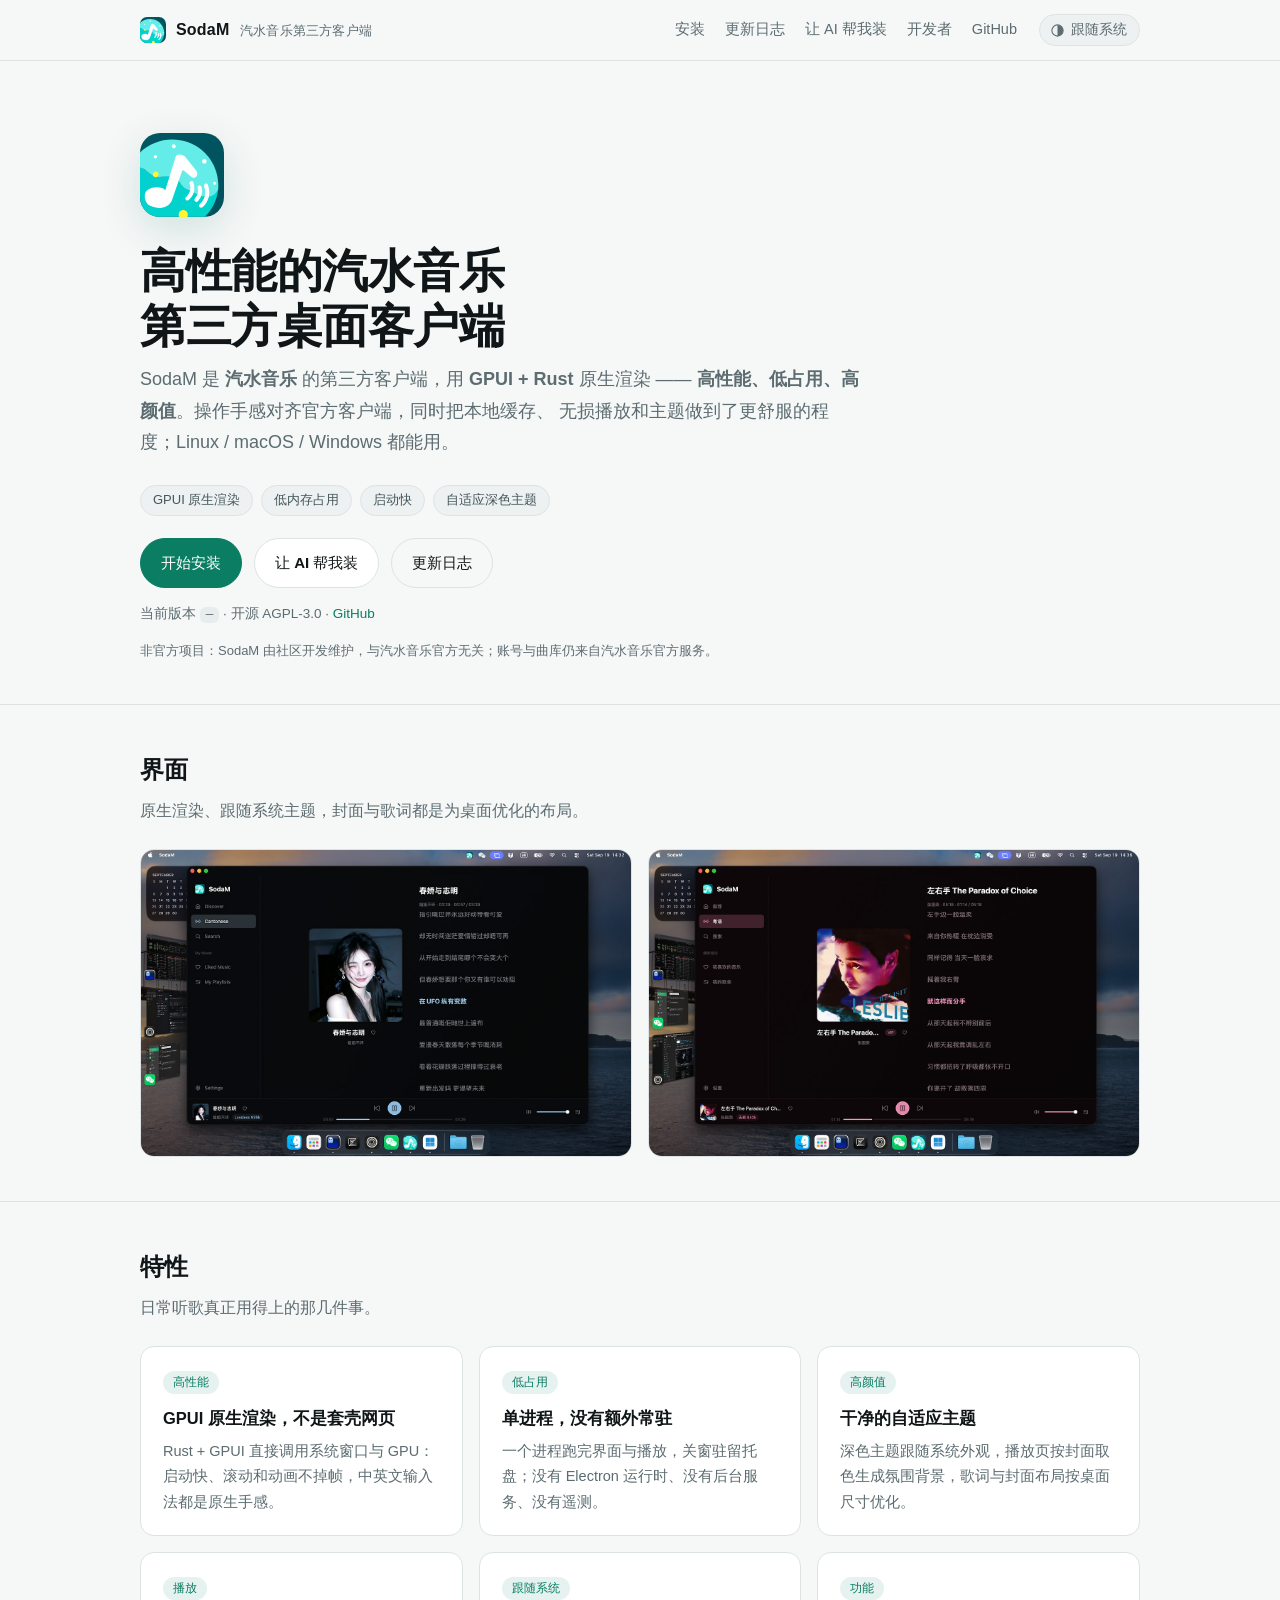
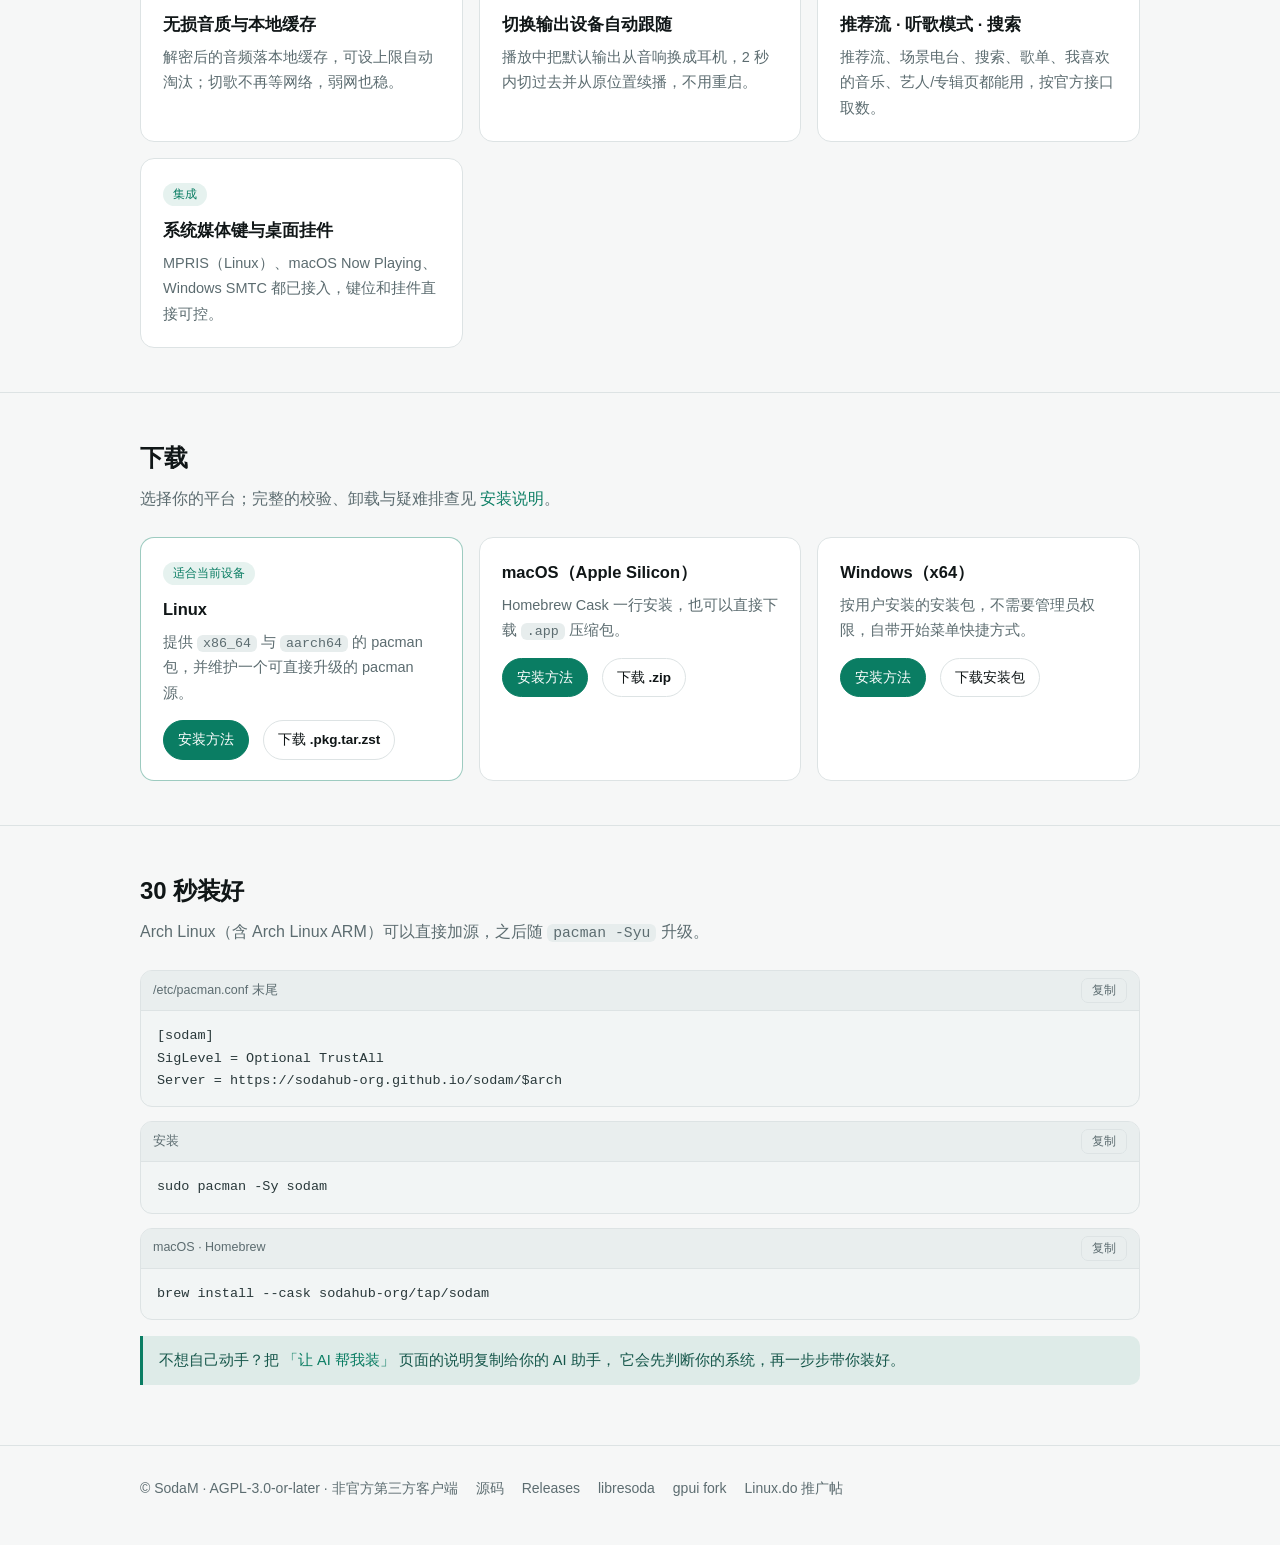
==== website/index.html @ 53133d0f "chore: 合并上游 v0.3.7，桌面歌词接入新日志与标题栏 - 合并 upstream/main（v0.2.8 → v0.3.7，84 个提交） - 桌面歌词 D-Bus 接口的失败分支改走 l" ====
<!doctype html>
<html lang="zh-CN">
<head>
<meta charset="utf-8">
<meta name="viewport" content="width=device-width, initial-scale=1">
<title>SodaM — 高性能的汽水音乐第三方桌面客户端</title>
<meta name="description" content="SodaM 是开源的汽水音乐第三方桌面客户端，基于 GPUI + Rust 原生渲染：高性能、低占用、界面干净，支持 Linux、macOS 与 Windows。">
<meta name="theme-color" content="#0d0f10">
<meta name="format-detection" content="telephone=no">
<link rel="icon" href="assets/logo.svg">
<link rel="stylesheet" href="assets/style.css">
<!-- 主题初始化必须放在 <head> 里同步执行：首屏绘制前把 data-theme 落到 <html> 上，避免闪白/闪黑 -->
<script src="assets/theme.js"></script>
<meta property="og:type" content="website">
<meta property="og:title" content="SodaM — 高性能的汽水音乐第三方桌面客户端">
<meta property="og:description" content="汽水音乐的第三方桌面客户端，GPUI + Rust 原生渲染：高性能、低占用、高颜值。">
<meta property="og:image" content="assets/shot-1.jpg">
<meta name="twitter:card" content="summary_large_image">
</head>
<body>

<header>
  <div class="wrap nav">
    <a class="brand" href="index.html">
      <img src="assets/logo.svg" alt="SodaM">
      <span>SodaM <small>汽水音乐第三方客户端</small></span>
    </a>
    <nav>
      <a href="install.html">安装</a>
      <a href="changelog.html">更新日志</a>
      <a href="llm.html">让 AI 帮我装</a>
      <a href="developers.html">开发者</a>
      <a href="https://github.com/sodahub-org/sodam">GitHub</a>
    </nav>
  </div>
</header>

<main>
  <div class="wrap hero">
    <img class="logo-big" src="assets/logo.svg" alt="SodaM logo">
    <h1>高性能的汽水音乐<br>第三方桌面客户端</h1>
    <p class="lead">
      SodaM 是 <strong>汽水音乐</strong> 的第三方客户端，用 <strong>GPUI + Rust</strong> 原生渲染 ——
      <strong>高性能、低占用、高颜值</strong>。操作手感对齐官方客户端，同时把本地缓存、
      无损播放和主题做到了更舒服的程度；Linux / macOS / Windows 都能用。
    </p>
    <p class="chips">
      <span>GPUI 原生渲染</span><span>低内存占用</span><span>启动快</span><span>自适应深色主题</span>
    </p>
    <div class="cta">
      <a class="btn primary" href="install.html">开始安装</a>
      <a class="btn" href="llm.html">让 AI 帮我装</a>
      <a class="btn ghost" href="changelog.html">更新日志</a>
    </div>
    <p class="meta">
      当前版本 <code data-version>—</code> ·
      开源 AGPL-3.0 · <a href="https://github.com/sodahub-org/sodam">GitHub</a>
    </p>
    <p class="meta subtle">
      非官方项目：SodaM 由社区开发维护，与汽水音乐官方无关；账号与曲库仍来自汽水音乐官方服务。
    </p>
  </div>

  <section>
    <div class="wrap">
      <h2>界面</h2>
      <p class="sub">原生渲染、跟随系统主题，封面与歌词都是为桌面优化的布局。</p>
      <div class="shots">
        <img src="assets/shot-1.jpg" alt="SodaM 主界面">
        <img src="assets/shot-2.jpg" alt="SodaM 播放与歌词界面">
      </div>
    </div>
  </section>

  <section>
    <div class="wrap">
      <h2>特性</h2>
      <p class="sub">日常听歌真正用得上的那几件事。</p>
      <div class="grid">
        <div class="card">
          <span class="tag">高性能</span>
          <h3>GPUI 原生渲染，不是套壳网页</h3>
          <p>Rust + GPUI 直接调用系统窗口与 GPU：启动快、滚动和动画不掉帧，中英文输入法都是原生手感。</p>
        </div>
        <div class="card">
          <span class="tag">低占用</span>
          <h3>单进程，没有额外常驻</h3>
          <p>一个进程跑完界面与播放，关窗驻留托盘；没有 Electron 运行时、没有后台服务、没有遥测。</p>
        </div>
        <div class="card">
          <span class="tag">高颜值</span>
          <h3>干净的自适应主题</h3>
          <p>深色主题跟随系统外观，播放页按封面取色生成氛围背景，歌词与封面布局按桌面尺寸优化。</p>
        </div>
        <div class="card">
          <span class="tag">播放</span>
          <h3>无损音质与本地缓存</h3>
          <p>解密后的音频落本地缓存，可设上限自动淘汰；切歌不再等网络，弱网也稳。</p>
        </div>
        <div class="card">
          <span class="tag">跟随系统</span>
          <h3>切换输出设备自动跟随</h3>
          <p>播放中把默认输出从音响换成耳机，2 秒内切过去并从原位置续播，不用重启。</p>
        </div>
        <div class="card">
          <span class="tag">功能</span>
          <h3>推荐流 · 听歌模式 · 搜索</h3>
          <p>推荐流、场景电台、搜索、歌单、我喜欢的音乐、艺人/专辑页都能用，按官方接口取数。</p>
        </div>
        <div class="card">
          <span class="tag">集成</span>
          <h3>系统媒体键与桌面挂件</h3>
          <p>MPRIS（Linux）、macOS Now Playing、Windows SMTC 都已接入，键位和挂件直接可控。</p>
        </div>
      </div>
    </div>
  </section>

  <section id="download">
    <div class="wrap">
      <h2>下载</h2>
      <p class="sub">选择你的平台；完整的校验、卸载与疑难排查见 <a href="install.html">安装说明</a>。</p>
      <div class="grid">

        <div class="card" data-platform="linux">
          <h3>Linux</h3>
          <p>提供 <code>x86_64</code> 与 <code>aarch64</code> 的 pacman 包，并维护一个可直接升级的 pacman 源。</p>
          <div class="links">
            <a class="btn small primary" href="install.html#linux">安装方法</a>
            <a class="btn small ghost" data-download="linux" href="https://github.com/sodahub-org/sodam/releases/latest">下载 .pkg.tar.zst</a>
          </div>
        </div>

        <div class="card" data-platform="macos">
          <h3>macOS（Apple Silicon）</h3>
          <p>Homebrew Cask 一行安装，也可以直接下载 <code>.app</code> 压缩包。</p>
          <div class="links">
            <a class="btn small primary" href="install.html#macos">安装方法</a>
            <a class="btn small ghost" data-download="macos" href="https://github.com/sodahub-org/sodam/releases/latest">下载 .zip</a>
          </div>
        </div>

        <div class="card" data-platform="windows">
          <h3>Windows（x64）</h3>
          <p>按用户安装的安装包，不需要管理员权限，自带开始菜单快捷方式。</p>
          <div class="links">
            <a class="btn small primary" href="install.html#windows">安装方法</a>
            <a class="btn small ghost" data-download="windows" href="https://github.com/sodahub-org/sodam/releases/latest">下载安装包</a>
          </div>
        </div>

      </div>
    </div>
  </section>

  <section>
    <div class="wrap">
      <h2>30 秒装好</h2>
      <p class="sub">Arch Linux（含 Arch Linux ARM）可以直接加源，之后随 <code>pacman -Syu</code> 升级。</p>

      <div class="code">
        <header><span>/etc/pacman.conf 末尾</span><button class="copy" data-copy="self">复制</button></header>
        <pre>[sodam]
SigLevel = Optional TrustAll
Server = https://sodahub-org.github.io/sodam/$arch</pre>
      </div>

      <div class="code">
        <header><span>安装</span><button class="copy" data-copy="self">复制</button></header>
        <pre>sudo pacman -Sy sodam</pre>
      </div>

      <div class="code">
        <header><span>macOS · Homebrew</span><button class="copy" data-copy="self">复制</button></header>
        <pre>brew install --cask sodahub-org/tap/sodam</pre>
      </div>

      <div class="note">
        不想自己动手？把 <a href="llm.html">「让 AI 帮我装」</a> 页面的说明复制给你的 AI 助手，
        它会先判断你的系统，再一步步带你装好。
      </div>
    </div>
  </section>
</main>

<footer>
  <div class="wrap row">
    <span>© SodaM · AGPL-3.0-or-later · 非官方第三方客户端</span>
    <a href="https://github.com/sodahub-org/sodam">源码</a>
    <a href="https://github.com/sodahub-org/sodam/releases">Releases</a>
    <a href="https://github.com/sodahub-org/libresoda">libresoda</a>
    <a href="https://github.com/sodahub-org/gpui">gpui fork</a>
    <a href="https://linux.do/t/topic/2921819">Linux.do 推广帖</a>
  </div>
</footer>

<script src="assets/app.js"></script>
</body>
</html>
---- website/assets/style.css ----
/* ---------------- 主题变量 ----------------
   深色是基准，浅色由 <html data-theme="light"> 打开。
   「跟随系统」时 assets/theme.js 会在首屏绘制前把系统外观解析成 light/dark
   写回 data-theme，所以这里只有一份浅色调色板，不需要再写一层 prefers-color-scheme。 */
:root {
  --bg: #0d0f10;
  --bg-soft: #14181a;
  --card: #171c1e;
  --border: #242b2e;
  --border-hover: #374044;
  --header-bg: rgba(13, 15, 16, 0.82);
  --text: #e8edee;
  --text-soft: #c7d2d5;
  --muted: #9aa7ab;
  --subtle: #7d8a8e;
  --chip-text: #b8c7ca;
  --accent: #2fd0a6;
  --accent-hover: #46dfb6;
  --accent-soft: rgba(47, 208, 166, 0.12);
  --accent-border: rgba(47, 208, 166, 0.45);
  --logo-shadow: 0 12px 40px rgba(47, 208, 166, 0.18);
  --on-accent: #05211a;
  --warn: #f0b429;
  --warn-soft: rgba(240, 180, 41, 0.1);
  --warn-text: #f2dfb4;
  --code-bg: #0a0c0d;
  --code-head: #101516;
  --code-text: #d6e2e4;
  --inline-code-bg: #1b2224;
  --note-text: #cfe9e1;
  --radius: 14px;
  color-scheme: dark;
}

:root[data-theme="light"] {
  --bg: #f6f7f7;
  --bg-soft: #eef1f1;
  --card: #ffffff;
  --border: #dde3e4;
  --border-hover: #c3cfcf;
  --header-bg: rgba(246, 247, 247, 0.86);
  --text: #101617;
  --text-soft: #38484c;
  --muted: #5c6c70;
  --subtle: #5f6d72;
  --chip-text: #43565b;
  --accent: #0a7d63;
  --accent-hover: #086a54;
  --accent-soft: rgba(10, 125, 99, 0.1);
  --accent-border: rgba(10, 125, 99, 0.4);
  --logo-shadow: 0 12px 40px rgba(10, 125, 99, 0.16);
  --on-accent: #ffffff;
  --warn: #96650a;
  --warn-soft: rgba(196, 132, 16, 0.12);
  --warn-text: #7a5206;
  --code-bg: #f2f5f5;
  --code-head: #e9eeee;
  --code-text: #29383a;
  --inline-code-bg: #e7eded;
  --note-text: #15564a;
  color-scheme: light;
}

* { box-sizing: border-box; }

html { scroll-behavior: smooth; }

body {
  margin: 0;
  background: var(--bg);
  color: var(--text);
  font: 16px/1.75 -apple-system, BlinkMacSystemFont, "Segoe UI", "PingFang SC",
    "Hiragino Sans GB", "Microsoft YaHei", "Noto Sans CJK SC", sans-serif;
  -webkit-font-smoothing: antialiased;
  /* 切换主题时别硬闪：只给大面积底色做过渡，正文不动 */
  transition: background-color 0.18s ease, color 0.18s ease;
}

a { color: var(--accent); text-decoration: none; }
a:hover { text-decoration: underline; }

.wrap { max-width: 1040px; margin: 0 auto; padding: 0 20px; }

/* 导航 */
header {
  position: sticky;
  top: 0;
  z-index: 10;
  backdrop-filter: blur(12px);
  background: var(--header-bg);
  border-bottom: 1px solid var(--border);
}

.nav {
  display: flex;
  align-items: center;
  gap: 22px;
  height: 60px;
}

.brand {
  display: flex;
  align-items: center;
  gap: 10px;
  font-weight: 650;
  color: var(--text);
  letter-spacing: 0.2px;
}
.brand img { width: 26px; height: 26px; border-radius: 7px; }
.brand span small { color: var(--muted); font-weight: 400; margin-left: 6px; }

.nav nav { margin-left: auto; display: flex; gap: 20px; flex-wrap: wrap; }
.nav nav a { color: var(--muted); font-size: 14.5px; }
.nav nav a:hover, .nav nav a[aria-current="page"] { color: var(--text); text-decoration: none; }

/* 主题切换：图标 + 文案，点击在「跟随系统 → 浅色 → 深色」之间循环 */
.theme-toggle {
  flex: 0 0 auto;
  display: inline-flex;
  align-items: center;
  gap: 6px;
  padding: 5px 12px 5px 10px;
  border: 1px solid var(--border);
  border-radius: 999px;
  background: var(--bg-soft);
  color: var(--muted);
  font: inherit;
  font-size: 13.5px;
  line-height: 1.45;
  cursor: pointer;
  transition: color 0.12s ease, border-color 0.12s ease, background 0.12s ease;
}
.theme-toggle:hover { color: var(--text); border-color: var(--border-hover); }
.theme-toggle:focus-visible { outline: 2px solid var(--accent); outline-offset: 2px; }
.theme-toggle svg { width: 15px; height: 15px; display: block; }
.theme-toggle-label { white-space: nowrap; }

/* 首屏 */
.hero { padding-top: 72px; padding-bottom: 28px; }
.hero h1 {
  font-size: clamp(30px, 5vw, 46px);
  line-height: 1.2;
  margin: 18px 0 10px;
  letter-spacing: -0.5px;
}
.hero p.lead { color: var(--muted); font-size: 18px; max-width: 40em; margin: 0 0 26px; }
.hero .logo-big { width: 84px; height: 84px; border-radius: 20px; box-shadow: var(--logo-shadow); }

.cta { display: flex; gap: 12px; flex-wrap: wrap; margin-bottom: 8px; }

.btn {
  display: inline-flex;
  align-items: center;
  gap: 8px;
  padding: 11px 20px;
  border-radius: 999px;
  border: 1px solid var(--border);
  background: var(--card);
  color: var(--text);
  font-size: 15px;
  font-weight: 550;
  cursor: pointer;
  transition: transform 0.12s ease, border-color 0.12s ease, background 0.12s ease;
}
.btn:hover { text-decoration: none; transform: translateY(-1px); border-color: var(--border-hover); }
.btn.primary { background: var(--accent); border-color: var(--accent); color: var(--on-accent); }
.btn.primary:hover { background: var(--accent-hover); }
.btn.ghost { background: transparent; }
.btn.small { padding: 7px 14px; font-size: 13.5px; }

.meta { color: var(--muted); font-size: 13.5px; margin-top: 14px; }
.meta code { font-size: 12.5px; }

/* 卡片与分节 */
section { padding: 44px 0; border-top: 1px solid var(--border); }
section h2 { font-size: 24px; margin: 0 0 6px; letter-spacing: -0.2px; }
section p.sub { color: var(--muted); margin: 0 0 24px; }

.grid { display: grid; gap: 16px; grid-template-columns: repeat(auto-fit, minmax(min(100%, 260px), 1fr)); }

.card {
  background: var(--card);
  border: 1px solid var(--border);
  border-radius: var(--radius);
  padding: 20px 22px;
}
.card h3 { margin: 0 0 6px; font-size: 16.5px; }
.card p { color: var(--muted); margin: 0; font-size: 14.5px; }
.card .tag {
  display: inline-block;
  font-size: 12px;
  color: var(--accent);
  background: var(--accent-soft);
  border-radius: 999px;
  padding: 1px 10px;
  margin-bottom: 10px;
}
.card.recommended { border-color: var(--accent-border); }
.card .links { margin-top: 14px; display: flex; gap: 14px; flex-wrap: wrap; font-size: 14px; }

/* contrib.rocks 头像是透明 SVG；用主题卡片承托，避免整块白底破坏深色页面。 */
.contrib-rocks {
  display: block;
  max-width: 100%;
  overflow: auto hidden;
  width: fit-content;
  padding: 12px 16px;
  border: 1px solid var(--border);
  border-radius: var(--radius);
  background: var(--card);
}
.contrib-rocks:hover { text-decoration: none; }
.contrib-rocks img {
  display: block;
  max-width: none;
  height: auto;
}

/* 代码块 */
.code {
  position: relative;
  background: var(--code-bg);
  border: 1px solid var(--border);
  border-radius: 12px;
  margin: 14px 0;
  overflow: hidden;
}
.code header {
  position: static;
  display: flex;
  align-items: center;
  justify-content: space-between;
  padding: 7px 12px;
  border-bottom: 1px solid var(--border);
  background: var(--code-head);
  backdrop-filter: none;
  font-size: 12.5px;
  color: var(--muted);
}
.code pre {
  margin: 0;
  padding: 14px 16px;
  overflow-x: auto;
  font: 13.5px/1.65 ui-monospace, SFMono-Regular, "SF Mono", Menlo, Consolas, monospace;
  color: var(--code-text);
}
.copy {
  border: 1px solid var(--border);
  background: transparent;
  color: var(--muted);
  border-radius: 7px;
  padding: 3px 10px;
  font-size: 12px;
  cursor: pointer;
}
.copy:hover { color: var(--text); border-color: var(--border-hover); }
.copy.done { color: var(--accent); border-color: var(--accent); }

code { font-family: ui-monospace, SFMono-Regular, Menlo, Consolas, monospace; font-size: 0.92em; }
p code, li code, td code { background: var(--inline-code-bg); padding: 1px 6px; border-radius: 6px; }

/* 截图 */
.shots { display: grid; gap: 16px; grid-template-columns: repeat(auto-fit, minmax(min(100%, 320px), 1fr)); }
.shots img { width: 100%; border-radius: var(--radius); border: 1px solid var(--border); display: block; }

/* 表格 */
.table-wrap { overflow-x: auto; }
table { width: 100%; border-collapse: collapse; font-size: 14.5px; }
th, td { text-align: left; padding: 10px 12px; border-bottom: 1px solid var(--border); vertical-align: top; }
th { color: var(--muted); font-weight: 550; font-size: 13.5px; }

/* 更新日志 */
.release { border: 1px solid var(--border); border-radius: var(--radius); padding: 18px 22px; margin-bottom: 14px; background: var(--card); }
.release h3 { margin: 0 0 2px; font-size: 17px; display: flex; align-items: baseline; gap: 10px; flex-wrap: wrap; }
.release h3 .tag { color: var(--muted); font-size: 13px; font-weight: 400; }
.release .body { color: var(--text-soft); font-size: 14.5px; }
.release ul { padding-left: 20px; margin: 10px 0 0; }
.release li { margin: 4px 0; }
.release .latest { color: var(--accent); border: 1px solid var(--accent-border); border-radius: 999px; font-size: 12px; padding: 0 9px; }

/* 提示条 */
.note {
  border-left: 3px solid var(--accent);
  background: var(--accent-soft);
  border-radius: 0 10px 10px 0;
  padding: 12px 16px;
  color: var(--note-text);
  font-size: 14.5px;
  margin: 16px 0;
}
.note.warn { border-left-color: var(--warn); background: var(--warn-soft); color: var(--warn-text); }

/* 页脚 */
footer { border-top: 1px solid var(--border); padding: 30px 0 46px; color: var(--muted); font-size: 14px; }
footer .row { display: flex; gap: 18px; flex-wrap: wrap; align-items: center; }
footer .row a { color: var(--muted); }
footer .row a:hover { color: var(--text); }

/* 文档正文 */
.doc h2 { margin-top: 34px; font-size: 21px; }
.doc h3 { margin-top: 26px; font-size: 17px; }
.doc ul, .doc ol { padding-left: 22px; }
.doc li { margin: 5px 0; }
.doc p { color: var(--text-soft); }

.lead-inline { color: var(--muted); }

/* 小屏样式统一在文件末尾的移动端区块里维护 */

/* 首屏关键词 */
.chips { display: flex; flex-wrap: wrap; gap: 8px; margin: 0 0 22px; }
.chips span {
  font-size: 13px;
  color: var(--chip-text);
  border: 1px solid var(--border);
  background: var(--bg-soft);
  border-radius: 999px;
  padding: 3px 12px;
}
.meta.subtle { color: var(--subtle); font-size: 13px; margin-top: 8px; }

/* ---------------- 移动端适配 ---------------- */

html { -webkit-text-size-adjust: 100%; }
body { overflow-x: hidden; }

/* 长 URL / 无空格串不要撑破容器（更新日志里的链接最常见） */
.release .body, .card p, .doc p, .doc li { overflow-wrap: anywhere; }

@media (max-width: 780px) {
  .wrap { padding: 0 16px; }

  /* 顶栏：品牌一行，导航一行可横向滑动，避免折成三四行 */
  .nav {
    position: relative;
    height: auto;
    flex-wrap: wrap;
    gap: 6px 14px;
    padding-top: 10px;
    padding-bottom: 8px;
  }

  /* 小屏把主题按钮钉在品牌行右侧，避免跟着导航一起横向滚走 */
  .theme-toggle {
    position: absolute;
    top: 10px;
    right: 16px;
    padding: 5px 9px;
  }
  .theme-toggle-label { display: none; }
  .brand { font-size: 15px; }
  .brand small { display: none; }
  .nav nav {
    margin-left: 0;
    width: 100%;
    gap: 16px;
    overflow-x: auto;
    -webkit-overflow-scrolling: touch;
    scrollbar-width: none;
    padding-bottom: 2px;
  }
  .nav nav::-webkit-scrollbar { display: none; }
  .nav nav a { white-space: nowrap; font-size: 14px; padding: 4px 0; }

  .hero { padding-top: 32px; padding-bottom: 18px; }
  .hero h1 { font-size: 30px; margin: 14px 0 8px; }
  .hero p.lead { font-size: 16px; }
  .hero .logo-big { width: 64px; height: 64px; border-radius: 16px; }

  section { padding: 30px 0; }
  section h2 { font-size: 21px; }
  .card { padding: 16px 18px; }
  .grid { gap: 12px; }
  .shots { gap: 12px; }

  /* 代码块：小一号字，保留横向滚动 */
  .code pre { font-size: 12.5px; padding: 12px 14px; }
  .code header { font-size: 12px; }

  /* 表格：容器内横向滚动，不压缩列宽 */
  .table-wrap { -webkit-overflow-scrolling: touch; }
  table { min-width: 540px; }

  .release { padding: 16px 18px; }
  .release h3 { font-size: 16px; }
  .release .body { font-size: 14px; }
}

@media (max-width: 420px) {
  .hero h1 { font-size: 26px; }
  .hero p.lead { font-size: 15px; }
  .cta .btn { padding: 10px 16px; font-size: 14.5px; }
  .code pre { font-size: 12px; }
  .chips span { font-size: 12px; }
  table { min-width: 480px; }
}
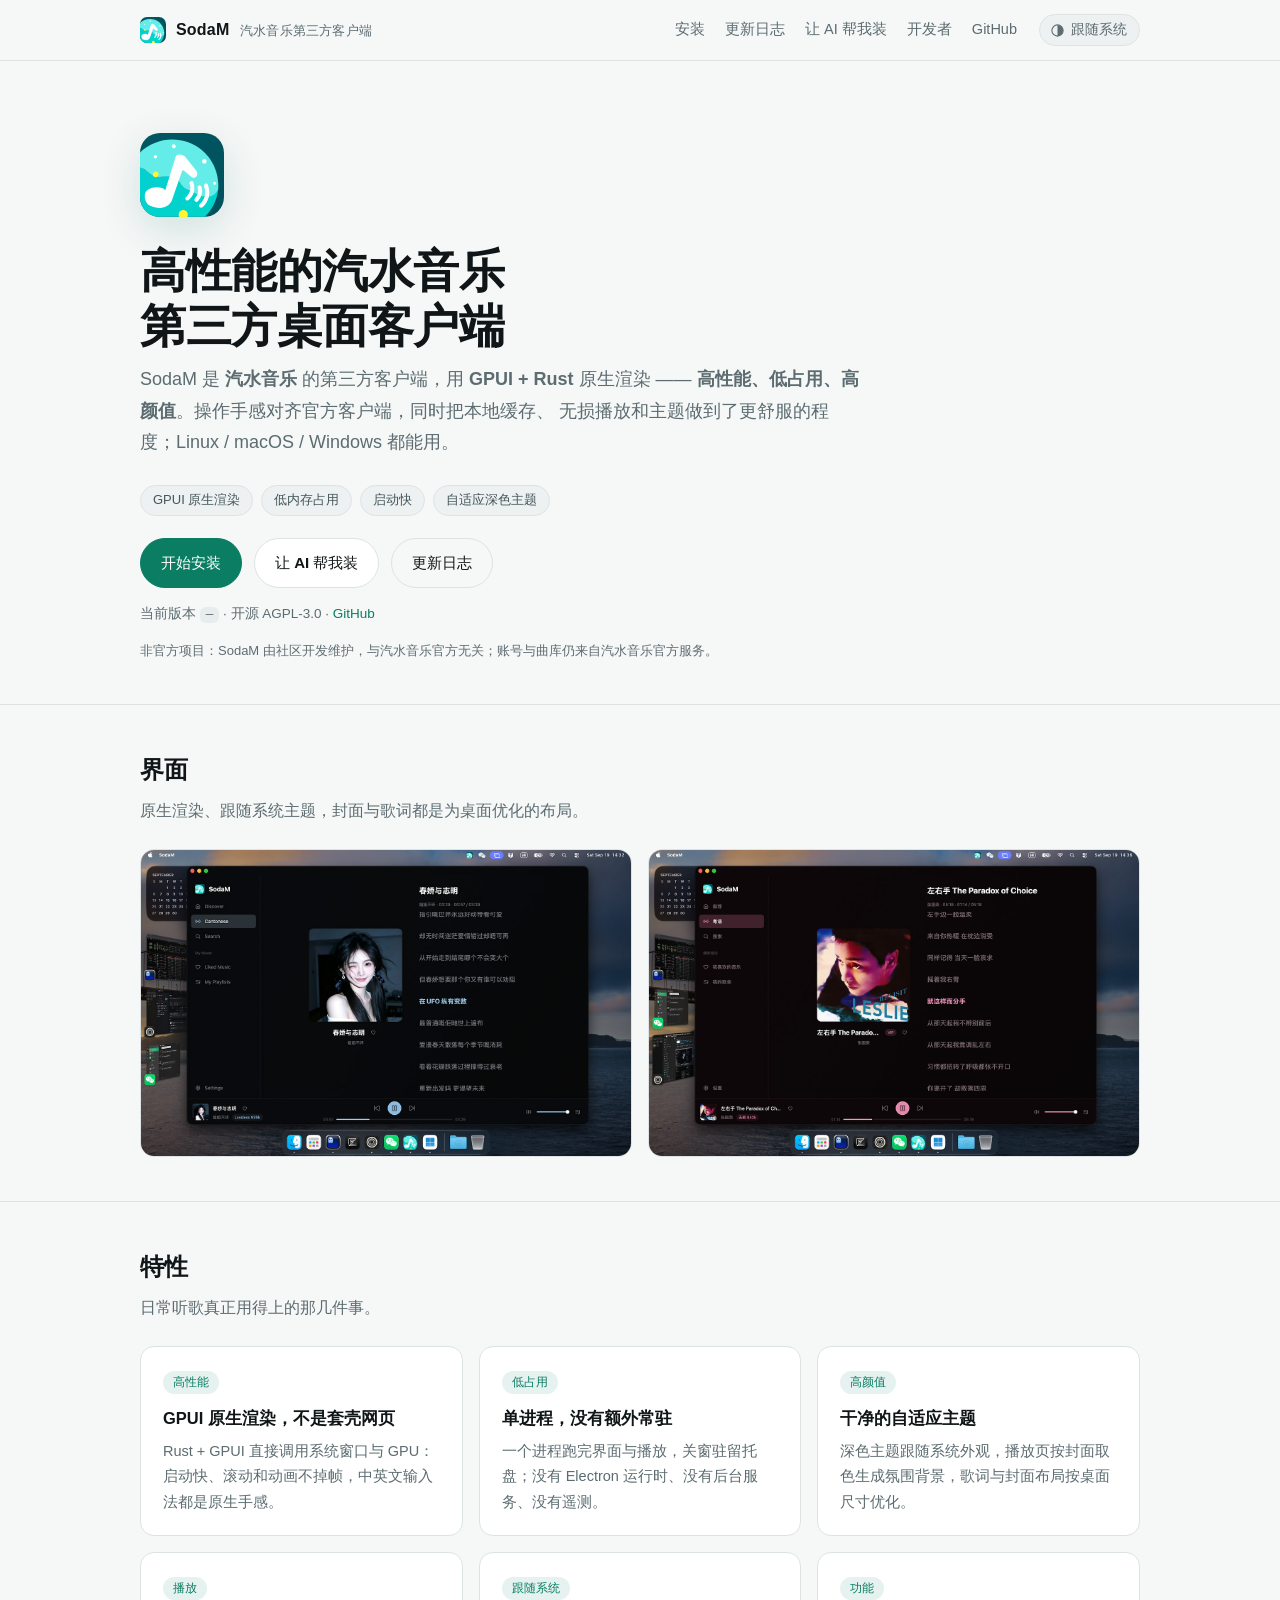
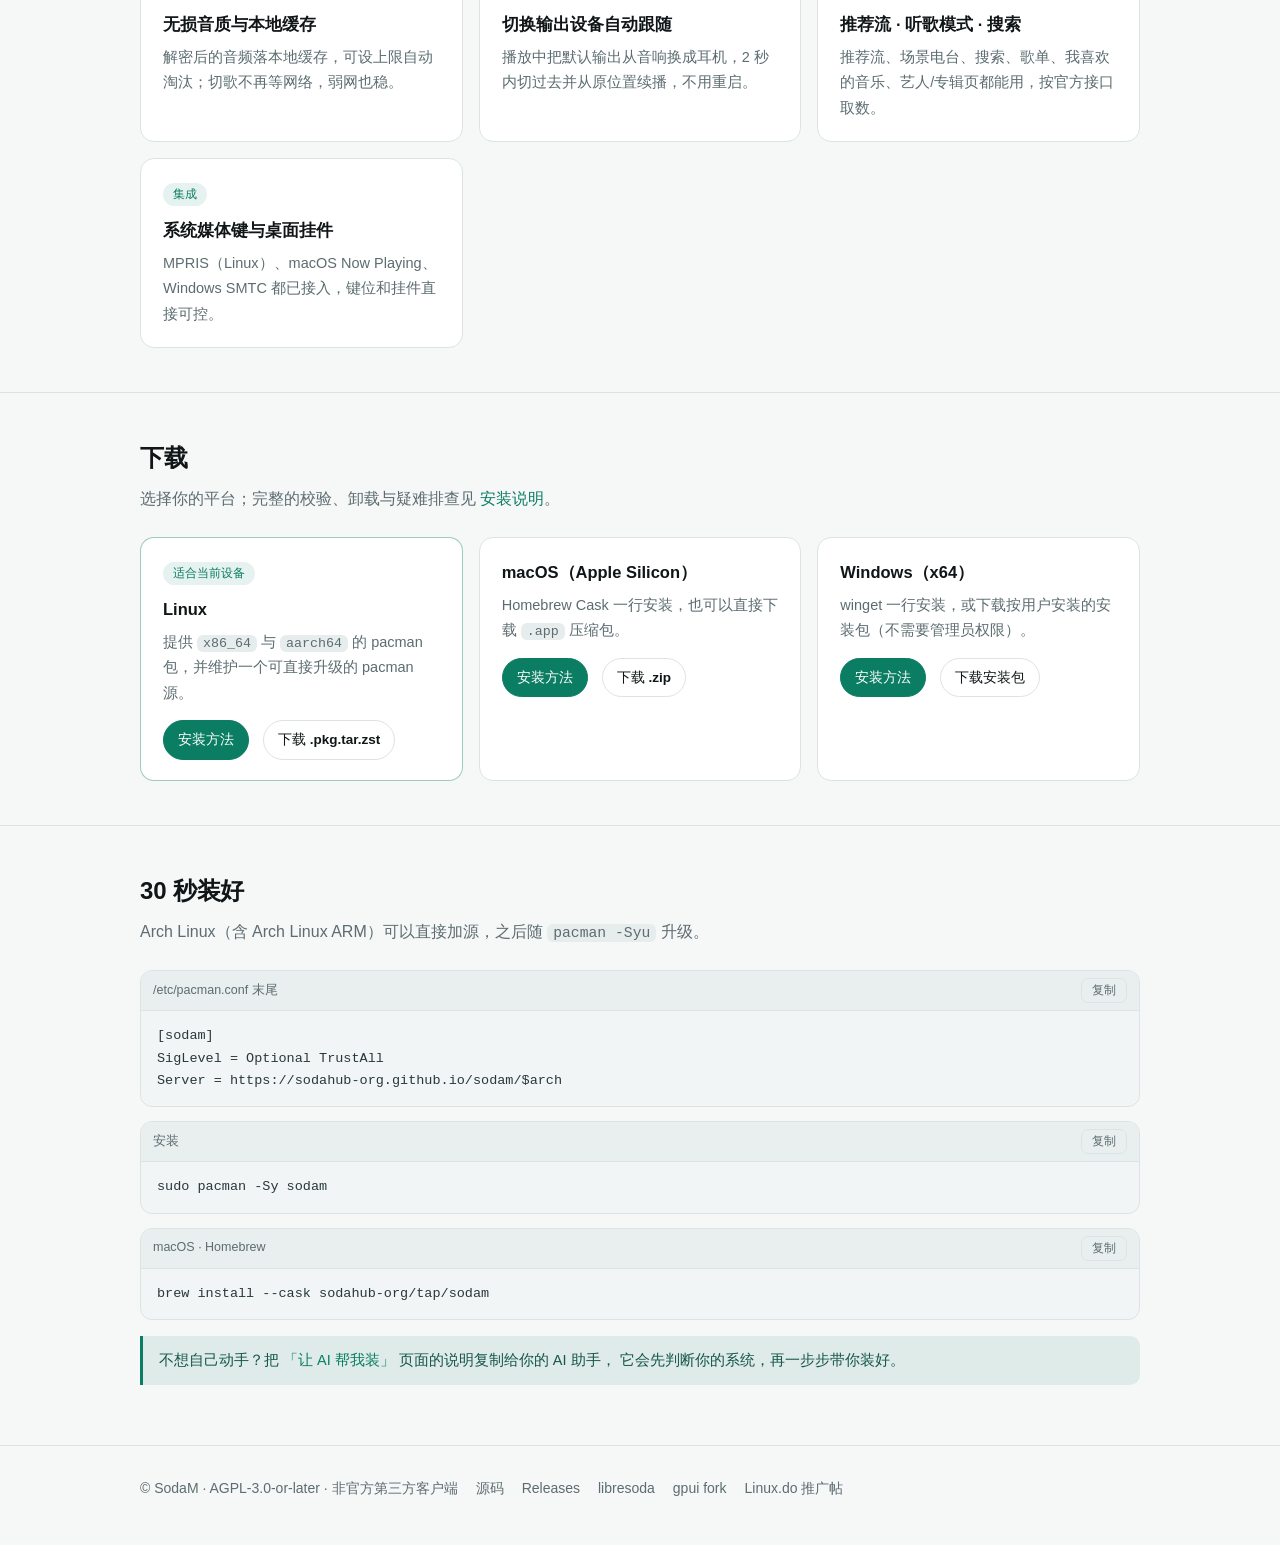
==== commit b349dffb: "docs(install): 补 winget 安装与卸载说明（README + 官网 + AI 提示词）" ====
--- a/website/index.html
+++ b/website/index.html
@@ -142,7 +142,7 @@
 
         <div class="card" data-platform="windows">
           <h3>Windows（x64）</h3>
-          <p>按用户安装的安装包，不需要管理员权限，自带开始菜单快捷方式。</p>
+          <p>winget 一行安装，或下载按用户安装的安装包（不需要管理员权限）。</p>
           <div class="links">
             <a class="btn small primary" href="install.html#windows">安装方法</a>
             <a class="btn small ghost" data-download="windows" href="https://github.com/sodahub-org/sodam/releases/latest">下载安装包</a>
